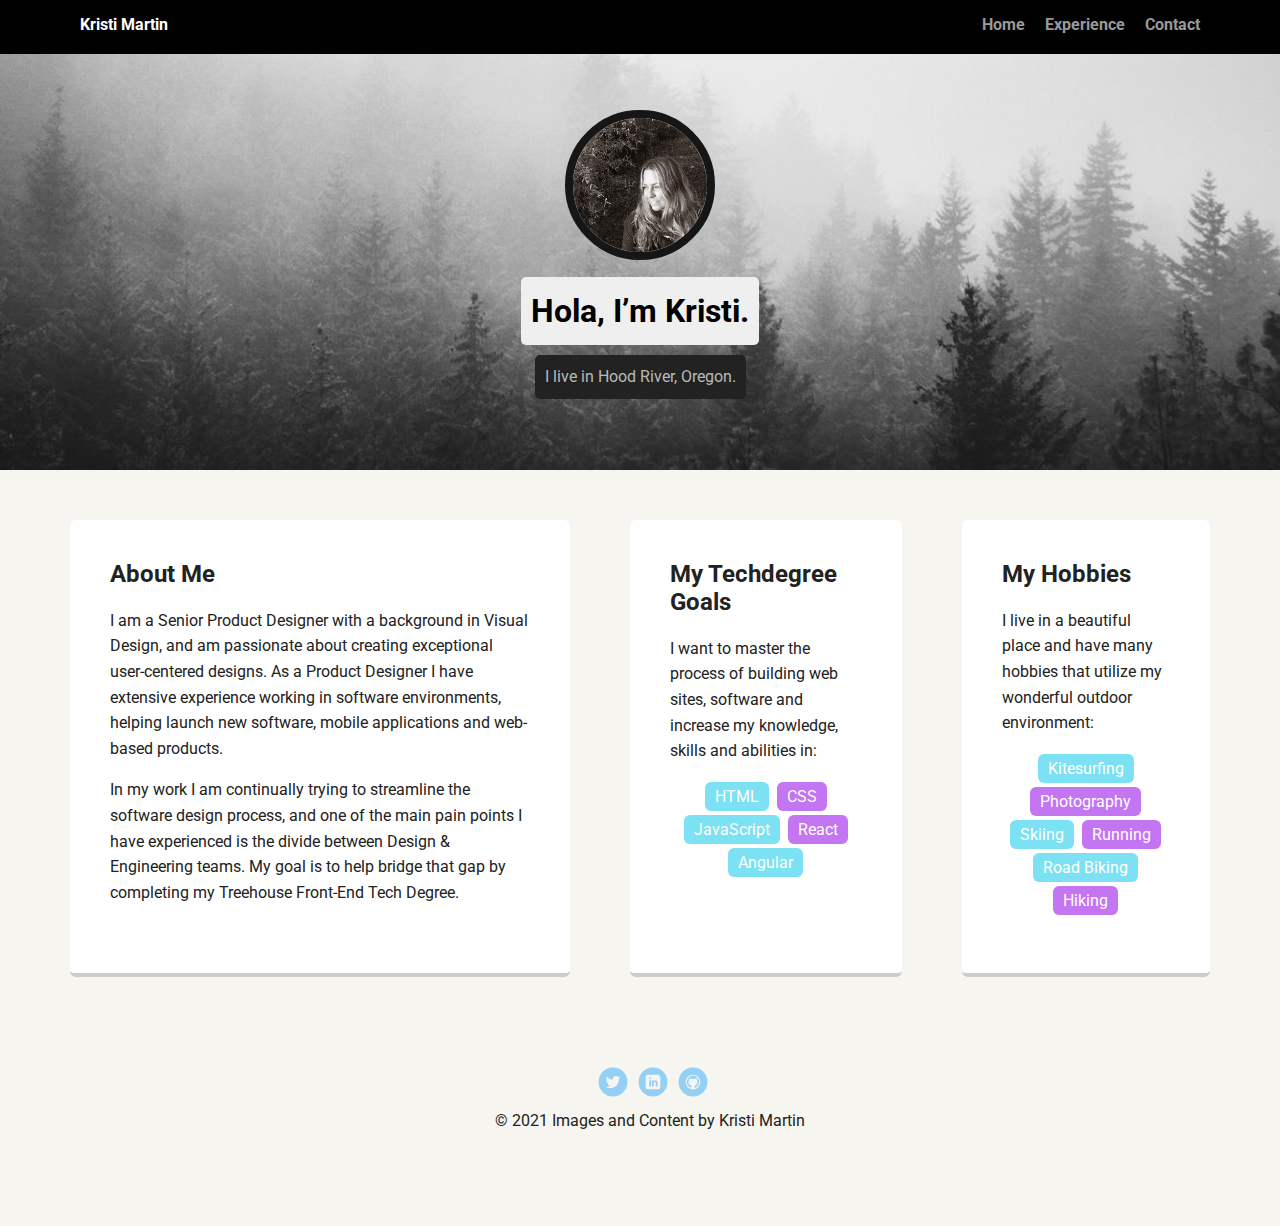
==== index.html @ a16e263c "added project files" ====
<!doctype html>
<html lang="en">
<head>
  <meta charset="utf-8">
  <title>Kristi Martin's Profile</title>
  <meta name="viewport" content="width=device-width, initial-scale=1.0">
  <link rel="stylesheet" href="styles.css">
  <link href="https://fonts.googleapis.com/css?family=Muli%7CRoboto:400,300,500,700,900" rel="stylesheet"></head>
  <body>

    <div class="main-nav">
        <ul class="nav">
          <li class="name">Kristi Martin</li>
          <li><a href="index.html">Home</a></li>
          <li><a href="experience.html">Experience</a></li>
          <li><a href="contact.html">Contact</a></li>
        </ul>
    </div>

    <header class="about-page">
      <img src="images/kristi.jpg" alt="Portrait of Kristi Martin" class="profile-image">
      <h1 class="tag name">Hola, I’m Kristi.</h1>
      <p class="tag location">I live in Hood River, Oregon.</p>
    </header>

    <main class="flex">
      <div class="card">
        <h2>About Me</h2>
        <p>I am a Senior Product Designer with a background in Visual Design, and am passionate about creating exceptional user-centered designs. As a Product Designer I have extensive experience working in software environments, helping launch new software, mobile applications and web-based products.</p>
        <p>In my work I am continually trying to streamline the software design process, and one of the main pain points I have experienced is the divide between Design & Engineering teams. My goal is to help bridge that gap by completing my Treehouse Front-End Tech Degree.</p>      
      </div> 

      <div class="card">
        <h2>My Techdegree Goals</h2>
        <p>I want to master the process of building web sites, software and increase my knowledge, skills and abilities in:</p>
        <ul class="skills">
          <li>HTML</li>
          <li>CSS</li>
          <li>JavaScript</li>
          <li>React</li>
          <li>Angular</li>
        </ul>
      </div> 

      <div class="card">
        <h2>My Hobbies</h2>
        <p>I live in a beautiful place and have many hobbies that utilize my wonderful outdoor environment:</p>
        <ul class="skills">
          <li>Kitesurfing</li>
          <li>Photography</li>
          <li>Skiing</li>
          <li>Running</li>
          <li>Road Biking</li>
          <li>Hiking</li>
        </ul>
      </div> 

    </main>
    <footer>
      <ul>
        <li><a href="https://twitter.com/kristiamartin" class="social twitter" target="_blank">Twitter</a></li>
        <li><a href="https://linkedin.com/in/kristiamartin" class="social linkedin" target="_blank">LinkedIn</a></li>
        <li><a href="https://github.com/kristiamartin" class="social github" target="_blank">Github</a></li>
      </ul>
      <p class="copyright">&copy; 2021 Images and Content by Kristi Martin</p>
    </footer>
  </body>
  </html>
---- styles.css ----
/* Global Layout Set-up */
* { 
  box-sizing: border-box;
}
  
body {
  margin: 0;
  padding: 0;
  text-align: center;
  font-family: 'Roboto', sans-serif;
  color: #222;
  background: #f7f5f0;
}
/* Link Styles */

a {
  text-decoration: none;
  color: #999;
}
a:hover {
  color: #6633ff;
}

/* Section Styles */

.main-nav {
  width: 100%;
  background: black;
  min-height: 30px;
  padding: 10px;
  position: fixed;
  text-align: center;
}
.nav {
  display: flex;
  justify-content: space-around;
  font-weight: 700;
  list-style-type: none;
  margin: 0 auto;
  padding: 0;
}

.nav .name {
    display: block;
    margin-right: auto;
    color: white;
}
.nav li {
  padding: 5px 10px 10px 10px;
}
.nav a {
  transition: all .5s;
}
.nav a:hover {
  color: white
}

header {
  text-align: center;
  background: url('images/trees-in-fog.jpg') no-repeat top center ;
  background-size: cover;
  overflow: hidden;
  padding-top: 60px;
}
header {
  line-height: 1.5;
}
header .profile-image {
  margin-top: 50px;
  width: 150px;
  height: 150px;
  border-radius: 50%;
  border: 8px solid rgb(22, 22, 22);
  transition: all .5s;
}
header .profile-image:hover {
  transform: scale(1.2) rotate(5deg);
}
.tag {
  background-color: #efefef;
  color: black;
  padding: 10px;
  border-radius: 5px;
  display: table;
  margin: 10px auto;
} 
.location {
  background-color: #222;
  color: rgb(185, 185, 183);
}
.card {
  margin: 30px;
  padding: 20px 40px 40px;
  max-width: 500px;
  text-align: left;
  background: #fff;
  border-bottom: 4px solid #ccc;
  border-radius: 6px;
  transition: all .5s;
}
.card:hover {
  border-color: #ff99ff;
}


.img {
  width: 100%;
  height: auto;
}

ul.skills {
  padding: 0;
  text-align: center;
}

.skills li {
  border-radius: 6px;
  display: inline-block;
  background: #c475f1;
  color: white;
  padding: 5px 10px;
  margin: 2px;
}

.skills li:nth-child(odd) {
  background: #7ce1f3;
}

footer {
  width: 100%;
  min-height: 30px;
  padding: 20px 0 40px 20px;
}

footer .copyright {
  top: -8px;
  font-size: .75em;
}

footer ul {
  list-style-type: none;
  margin: 0;
  padding: 0;
}

footer ul li {
  display: inline-block;
}

a.social {
  display: inline-block;
  text-indent: -9999px;
  margin-left: 5px;
  width: 30px;
  height: 30px;
  background-size: 30px 30px;
  opacity: .4;
  transition: all .5s;
}
a.twitter {
  background-image: url(images/twitter.svg);
}
a.linkedin {
  background-image: url(images/linkedin.svg);
}
a.github {
  background-image: url(images/github.svg);
}
a.social:hover {
  opacity: 1;
}
.clearfix {
  clear: both;
}

/* Styles for larger screens */
@media screen and (min-width: 720px) {
  
  .flex {
      display: -ms-flexbox;      /* TWEENER - IE 10 */
      display: flex; 
      max-width: 1200px;
      -ms-flex-pack: distribute;
      justify-content: space-around;
      margin: 0 auto;
  }

  header {
    min-height: 470px;
  }

  .nav {
    max-width: 1200px;
    padding: 0 30px;
  }


  main {
    padding-top: 20px;
  }

  main p {
    line-height: 1.6em;
  }

  footer {
    font-size: 1.3em;
    max-width: 1200px;
    margin: 40px auto;
  }

}
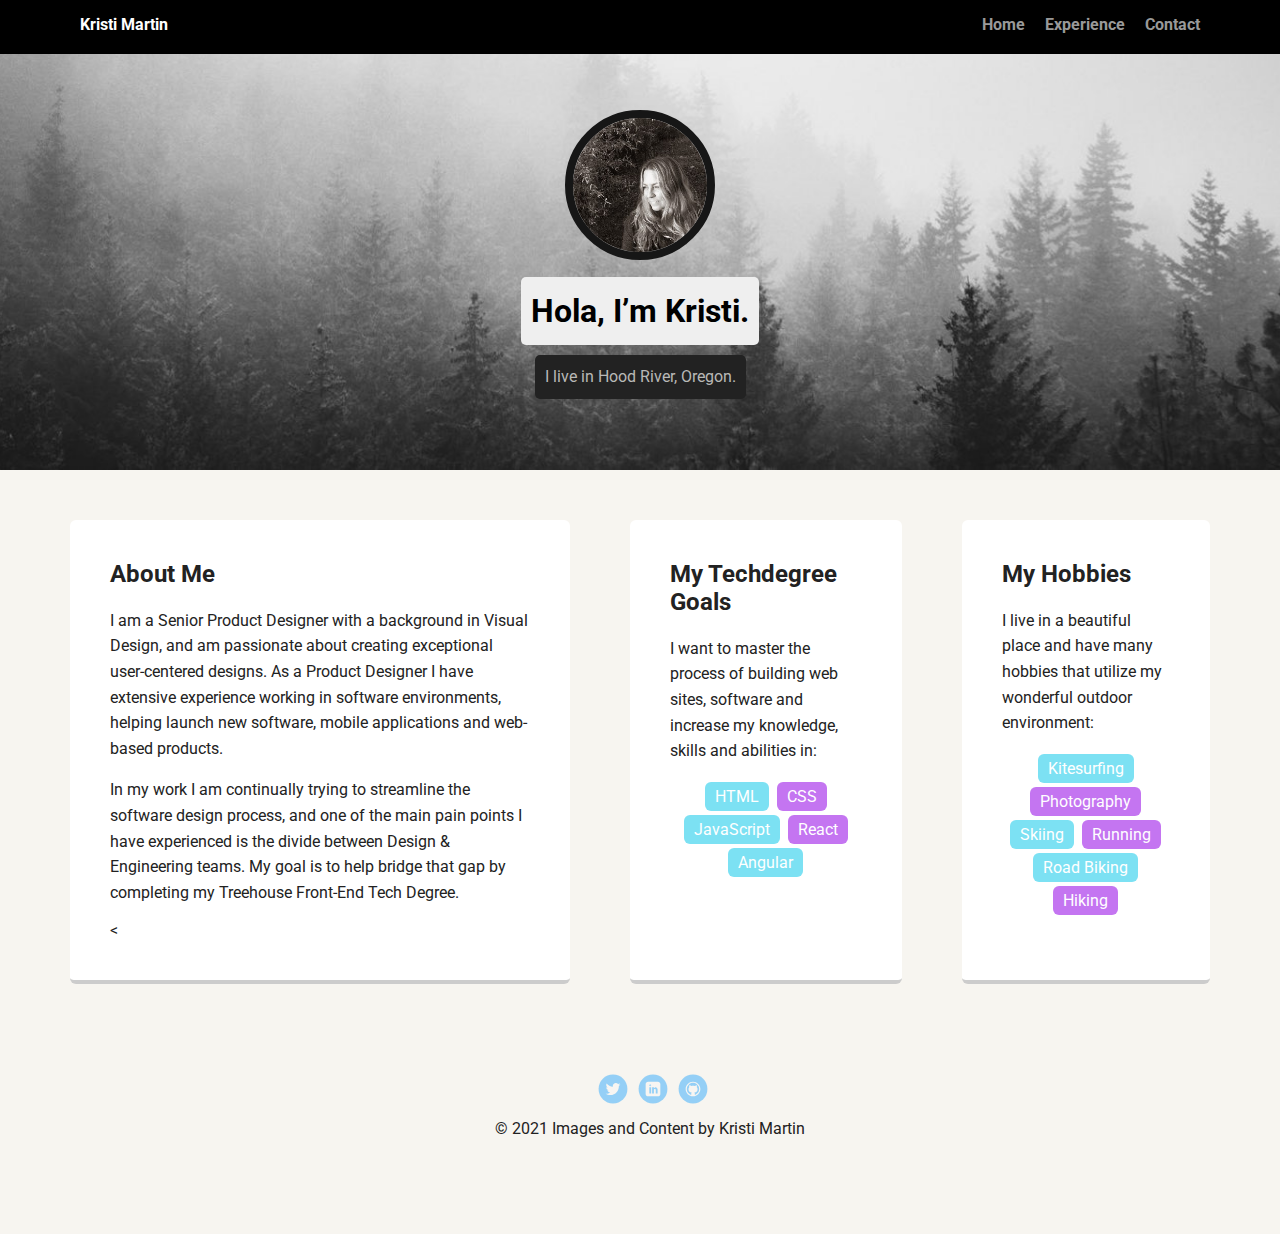
==== commit 855ca1fe: "update div names" ====
--- a/index.html
+++ b/index.html
@@ -8,14 +8,14 @@
   <link href="https://fonts.googleapis.com/css?family=Muli%7CRoboto:400,300,500,700,900" rel="stylesheet"></head>
   <body>
 
-    <div class="main-nav">
-        <ul class="nav">
-          <li class="name">Kristi Martin</li>
-          <li><a href="index.html">Home</a></li>
-          <li><a href="experience.html">Experience</a></li>
-          <li><a href="contact.html">Contact</a></li>
-        </ul>
-    </div>
+    <nav class="main-nav">
+      <ul class="nav">
+        <li class="name">Kristi Martin</li>
+        <li><a href="index.html">Home</a></li>
+        <li><a href="experience.html">Experience</a></li>
+        <li><a href="contact.html">Contact</a></li>
+      </ul>
+    </nav>
 
     <header class="about-page">
       <img src="images/kristi.jpg" alt="Portrait of Kristi Martin" class="profile-image">
@@ -24,13 +24,13 @@
     </header>
 
     <main class="flex">
-      <div class="card">
+      <section class="card">
         <h2>About Me</h2>
         <p>I am a Senior Product Designer with a background in Visual Design, and am passionate about creating exceptional user-centered designs. As a Product Designer I have extensive experience working in software environments, helping launch new software, mobile applications and web-based products.</p>
         <p>In my work I am continually trying to streamline the software design process, and one of the main pain points I have experienced is the divide between Design & Engineering teams. My goal is to help bridge that gap by completing my Treehouse Front-End Tech Degree.</p>      
-      </div> 
+      <</section> 
 
-      <div class="card">
+      <section class="card">
         <h2>My Techdegree Goals</h2>
         <p>I want to master the process of building web sites, software and increase my knowledge, skills and abilities in:</p>
         <ul class="skills">
@@ -40,9 +40,9 @@
           <li>React</li>
           <li>Angular</li>
         </ul>
-      </div> 
+      </section>
 
-      <div class="card">
+      <section class="card">
         <h2>My Hobbies</h2>
         <p>I live in a beautiful place and have many hobbies that utilize my wonderful outdoor environment:</p>
         <ul class="skills">
@@ -53,7 +53,7 @@
           <li>Road Biking</li>
           <li>Hiking</li>
         </ul>
-      </div> 
+      </section> 
 
     </main>
     <footer>
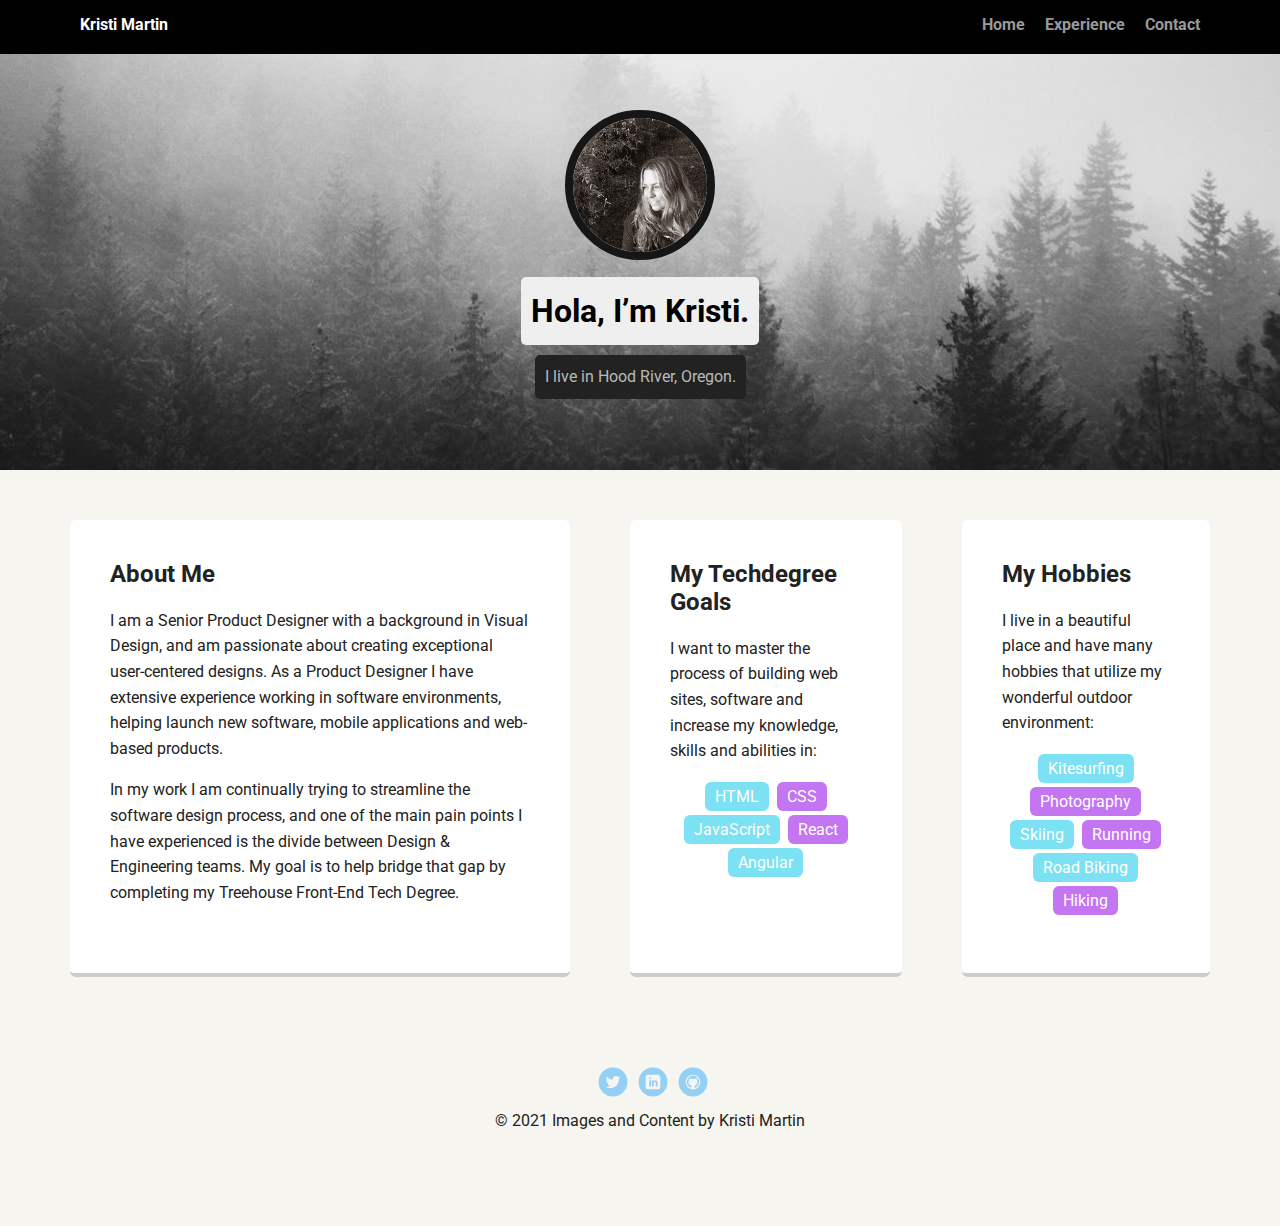
==== commit a6820c25: "remove extra space" ====
--- a/index.html
+++ b/index.html
@@ -28,7 +28,7 @@
         <h2>About Me</h2>
         <p>I am a Senior Product Designer with a background in Visual Design, and am passionate about creating exceptional user-centered designs. As a Product Designer I have extensive experience working in software environments, helping launch new software, mobile applications and web-based products.</p>
         <p>In my work I am continually trying to streamline the software design process, and one of the main pain points I have experienced is the divide between Design & Engineering teams. My goal is to help bridge that gap by completing my Treehouse Front-End Tech Degree.</p>      
-      <</section> 
+      </section> 
 
       <section class="card">
         <h2>My Techdegree Goals</h2>
